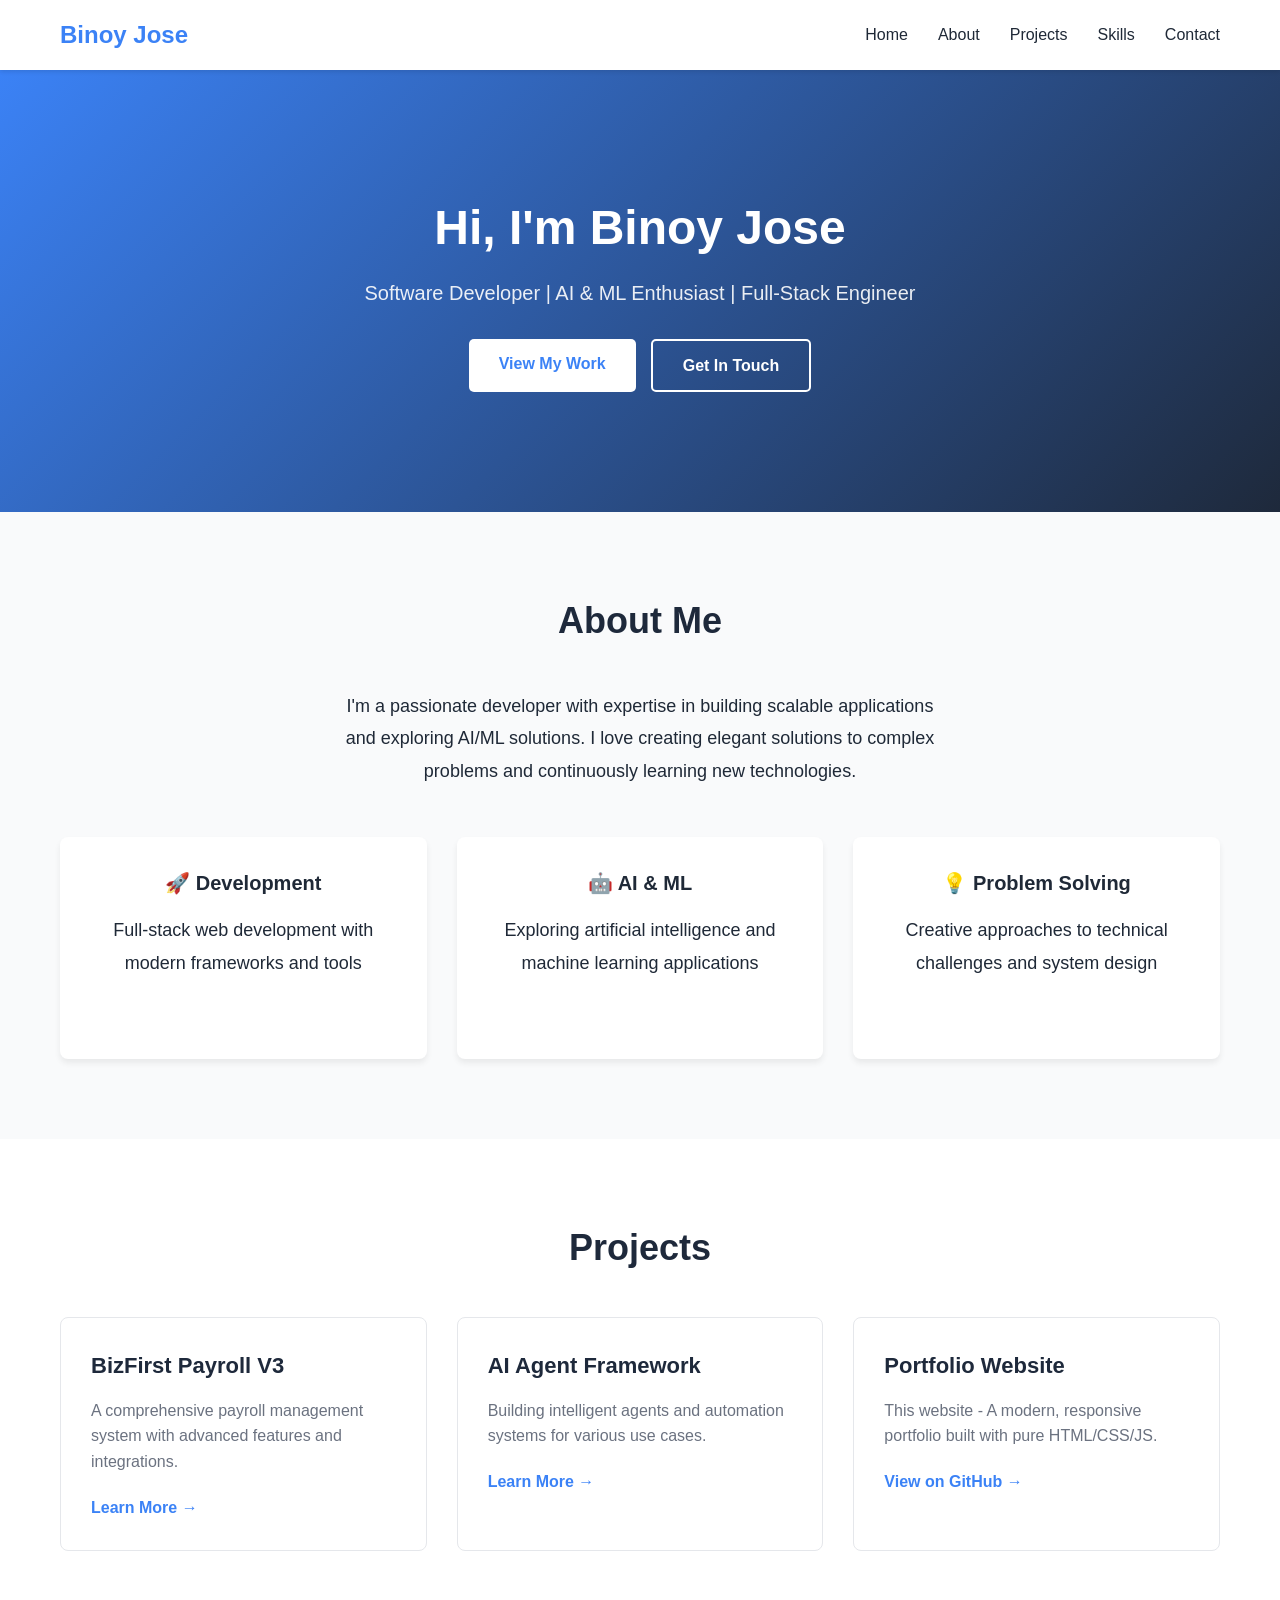
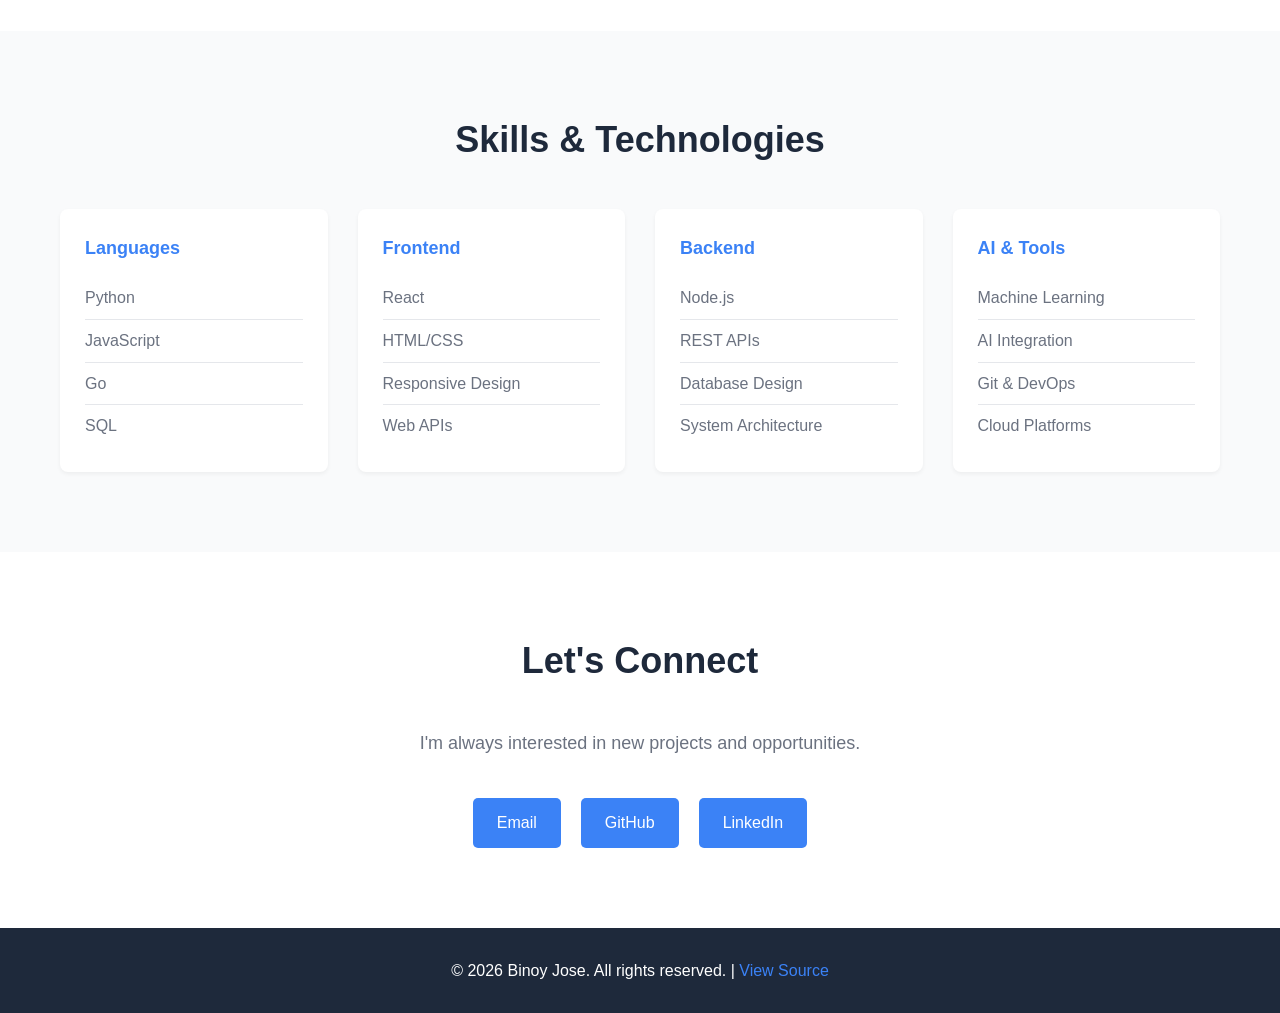
==== index.html @ 063cc71b "Add portfolio website with HTML, CSS, and JavaScript - Create professional portfolio homepage (index" ====
<!DOCTYPE html>
<html lang="en">
<head>
    <meta charset="UTF-8">
    <meta name="viewport" content="width=device-width, initial-scale=1.0">
    <meta name="description" content="Binoy Jose - Software Developer & AI Enthusiast">
    <title>Binoy Jose - Developer Portfolio</title>
    <link rel="stylesheet" href="styles.css">
</head>
<body>
    <nav class="navbar">
        <div class="container">
            <div class="logo">Binoy Jose</div>
            <ul class="nav-links">
                <li><a href="#home">Home</a></li>
                <li><a href="#about">About</a></li>
                <li><a href="#projects">Projects</a></li>
                <li><a href="#skills">Skills</a></li>
                <li><a href="#contact">Contact</a></li>
            </ul>
        </div>
    </nav>

    <section id="home" class="hero">
        <div class="container">
            <div class="hero-content">
                <h1>Hi, I'm Binoy Jose</h1>
                <p class="subtitle">Software Developer | AI & ML Enthusiast | Full-Stack Engineer</p>
                <div class="cta-buttons">
                    <a href="#projects" class="btn btn-primary">View My Work</a>
                    <a href="#contact" class="btn btn-secondary">Get In Touch</a>
                </div>
            </div>
        </div>
    </section>

    <section id="about" class="about">
        <div class="container">
            <h2>About Me</h2>
            <p>I'm a passionate developer with expertise in building scalable applications and exploring AI/ML solutions. I love creating elegant solutions to complex problems and continuously learning new technologies.</p>
            <div class="about-grid">
                <div class="about-card">
                    <h3>🚀 Development</h3>
                    <p>Full-stack web development with modern frameworks and tools</p>
                </div>
                <div class="about-card">
                    <h3>🤖 AI & ML</h3>
                    <p>Exploring artificial intelligence and machine learning applications</p>
                </div>
                <div class="about-card">
                    <h3>💡 Problem Solving</h3>
                    <p>Creative approaches to technical challenges and system design</p>
                </div>
            </div>
        </div>
    </section>

    <section id="projects" class="projects">
        <div class="container">
            <h2>Projects</h2>
            <div class="projects-grid">
                <div class="project-card">
                    <h3>BizFirst Payroll V3</h3>
                    <p>A comprehensive payroll management system with advanced features and integrations.</p>
                    <a href="#" class="project-link">Learn More →</a>
                </div>
                <div class="project-card">
                    <h3>AI Agent Framework</h3>
                    <p>Building intelligent agents and automation systems for various use cases.</p>
                    <a href="#" class="project-link">Learn More →</a>
                </div>
                <div class="project-card">
                    <h3>Portfolio Website</h3>
                    <p>This website - A modern, responsive portfolio built with pure HTML/CSS/JS.</p>
                    <a href="https://github.com/binoyjoseofficial/BinoyJose" class="project-link">View on GitHub →</a>
                </div>
            </div>
        </div>
    </section>

    <section id="skills" class="skills">
        <div class="container">
            <h2>Skills & Technologies</h2>
            <div class="skills-grid">
                <div class="skill-category">
                    <h4>Languages</h4>
                    <ul>
                        <li>Python</li>
                        <li>JavaScript</li>
                        <li>Go</li>
                        <li>SQL</li>
                    </ul>
                </div>
                <div class="skill-category">
                    <h4>Frontend</h4>
                    <ul>
                        <li>React</li>
                        <li>HTML/CSS</li>
                        <li>Responsive Design</li>
                        <li>Web APIs</li>
                    </ul>
                </div>
                <div class="skill-category">
                    <h4>Backend</h4>
                    <ul>
                        <li>Node.js</li>
                        <li>REST APIs</li>
                        <li>Database Design</li>
                        <li>System Architecture</li>
                    </ul>
                </div>
                <div class="skill-category">
                    <h4>AI & Tools</h4>
                    <ul>
                        <li>Machine Learning</li>
                        <li>AI Integration</li>
                        <li>Git & DevOps</li>
                        <li>Cloud Platforms</li>
                    </ul>
                </div>
            </div>
        </div>
    </section>

    <section id="contact" class="contact">
        <div class="container">
            <h2>Let's Connect</h2>
            <p>I'm always interested in new projects and opportunities.</p>
            <div class="contact-links">
                <a href="mailto:binoyjosebizfirstai@gmail.com" class="contact-link">Email</a>
                <a href="https://github.com/binoyjoseofficial" class="contact-link">GitHub</a>
                <a href="https://linkedin.com" class="contact-link">LinkedIn</a>
            </div>
        </div>
    </section>

    <footer>
        <div class="container">
            <p>&copy; 2026 Binoy Jose. All rights reserved. | <a href="https://github.com/binoyjoseofficial/BinoyJose">View Source</a></p>
        </div>
    </footer>

    <script src="script.js"></script>
</body>
</html>
---- styles.css ----
:root {
    --primary-color: #3b82f6;
    --secondary-color: #1e293b;
    --accent-color: #f59e0b;
    --text-color: #1f2937;
    --light-bg: #f9fafb;
    --border-color: #e5e7eb;
}

* {
    margin: 0;
    padding: 0;
    box-sizing: border-box;
}

html {
    scroll-behavior: smooth;
}

body {
    font-family: -apple-system, BlinkMacSystemFont, 'Segoe UI', Roboto, 'Helvetica Neue', Arial, sans-serif;
    color: var(--text-color);
    line-height: 1.6;
}

.container {
    max-width: 1200px;
    margin: 0 auto;
    padding: 0 20px;
}

/* Navigation */
.navbar {
    background: white;
    box-shadow: 0 2px 4px rgba(0,0,0,0.1);
    position: sticky;
    top: 0;
    z-index: 100;
}

.navbar .container {
    display: flex;
    justify-content: space-between;
    align-items: center;
    height: 70px;
}

.logo {
    font-size: 24px;
    font-weight: 700;
    color: var(--primary-color);
}

.nav-links {
    display: flex;
    list-style: none;
    gap: 30px;
}

.nav-links a {
    text-decoration: none;
    color: var(--text-color);
    font-weight: 500;
    transition: color 0.3s ease;
}

.nav-links a:hover {
    color: var(--primary-color);
}

/* Hero Section */
.hero {
    background: linear-gradient(135deg, var(--primary-color), var(--secondary-color));
    color: white;
    padding: 120px 0;
    text-align: center;
}

.hero-content h1 {
    font-size: 48px;
    margin-bottom: 10px;
    animation: slideInUp 0.8s ease;
}

.subtitle {
    font-size: 20px;
    margin-bottom: 30px;
    opacity: 0.9;
}

.cta-buttons {
    display: flex;
    gap: 15px;
    justify-content: center;
    flex-wrap: wrap;
}

.btn {
    padding: 12px 30px;
    border-radius: 5px;
    text-decoration: none;
    font-weight: 600;
    transition: all 0.3s ease;
    border: none;
    cursor: pointer;
    font-size: 16px;
}

.btn-primary {
    background: white;
    color: var(--primary-color);
}

.btn-primary:hover {
    transform: translateY(-2px);
    box-shadow: 0 10px 20px rgba(0,0,0,0.2);
}

.btn-secondary {
    background: transparent;
    color: white;
    border: 2px solid white;
}

.btn-secondary:hover {
    background: white;
    color: var(--primary-color);
}

/* About Section */
.about {
    padding: 80px 0;
    background: var(--light-bg);
}

.about h2,
.projects h2,
.skills h2,
.contact h2 {
    font-size: 36px;
    margin-bottom: 40px;
    text-align: center;
    color: var(--secondary-color);
}

.about p {
    font-size: 18px;
    text-align: center;
    max-width: 600px;
    margin: 0 auto 50px;
    line-height: 1.8;
}

.about-grid {
    display: grid;
    grid-template-columns: repeat(auto-fit, minmax(250px, 1fr));
    gap: 30px;
}

.about-card {
    background: white;
    padding: 30px;
    border-radius: 8px;
    text-align: center;
    box-shadow: 0 4px 6px rgba(0,0,0,0.07);
    transition: transform 0.3s ease;
}

.about-card:hover {
    transform: translateY(-5px);
}

.about-card h3 {
    font-size: 20px;
    margin-bottom: 15px;
}

/* Projects Section */
.projects {
    padding: 80px 0;
}

.projects-grid {
    display: grid;
    grid-template-columns: repeat(auto-fit, minmax(300px, 1fr));
    gap: 30px;
}

.project-card {
    background: white;
    border: 1px solid var(--border-color);
    border-radius: 8px;
    padding: 30px;
    transition: all 0.3s ease;
}

.project-card:hover {
    box-shadow: 0 10px 25px rgba(0,0,0,0.1);
    border-color: var(--primary-color);
}

.project-card h3 {
    font-size: 22px;
    margin-bottom: 15px;
    color: var(--secondary-color);
}

.project-card p {
    color: #6b7280;
    margin-bottom: 20px;
    line-height: 1.6;
}

.project-link {
    color: var(--primary-color);
    text-decoration: none;
    font-weight: 600;
    transition: color 0.3s ease;
}

.project-link:hover {
    color: var(--accent-color);
}

/* Skills Section */
.skills {
    padding: 80px 0;
    background: var(--light-bg);
}

.skills-grid {
    display: grid;
    grid-template-columns: repeat(auto-fit, minmax(200px, 1fr));
    gap: 30px;
}

.skill-category {
    background: white;
    padding: 25px;
    border-radius: 8px;
    box-shadow: 0 2px 4px rgba(0,0,0,0.05);
}

.skill-category h4 {
    color: var(--primary-color);
    margin-bottom: 15px;
    font-size: 18px;
}

.skill-category ul {
    list-style: none;
}

.skill-category li {
    padding: 8px 0;
    color: #6b7280;
    border-bottom: 1px solid var(--border-color);
}

.skill-category li:last-child {
    border-bottom: none;
}

/* Contact Section */
.contact {
    padding: 80px 0;
    text-align: center;
}

.contact p {
    font-size: 18px;
    color: #6b7280;
    margin-bottom: 40px;
}

.contact-links {
    display: flex;
    gap: 20px;
    justify-content: center;
    flex-wrap: wrap;
}

.contact-link {
    padding: 12px 24px;
    background: var(--primary-color);
    color: white;
    text-decoration: none;
    border-radius: 5px;
    transition: all 0.3s ease;
}

.contact-link:hover {
    background: var(--secondary-color);
    transform: translateY(-2px);
}

/* Footer */
footer {
    background: var(--secondary-color);
    color: white;
    padding: 30px 0;
    text-align: center;
}

footer a {
    color: var(--primary-color);
    text-decoration: none;
}

footer a:hover {
    text-decoration: underline;
}

/* Animations */
@keyframes slideInUp {
    from {
        opacity: 0;
        transform: translateY(30px);
    }
    to {
        opacity: 1;
        transform: translateY(0);
    }
}

/* Responsive Design */
@media (max-width: 768px) {
    .nav-links {
        gap: 15px;
        font-size: 14px;
    }

    .hero-content h1 {
        font-size: 36px;
    }

    .subtitle {
        font-size: 16px;
    }

    .cta-buttons {
        flex-direction: column;
        align-items: center;
    }

    .about h2,
    .projects h2,
    .skills h2,
    .contact h2 {
        font-size: 28px;
    }

    .contact-links {
        flex-direction: column;
    }

    .contact-link {
        width: 100%;
    }
}
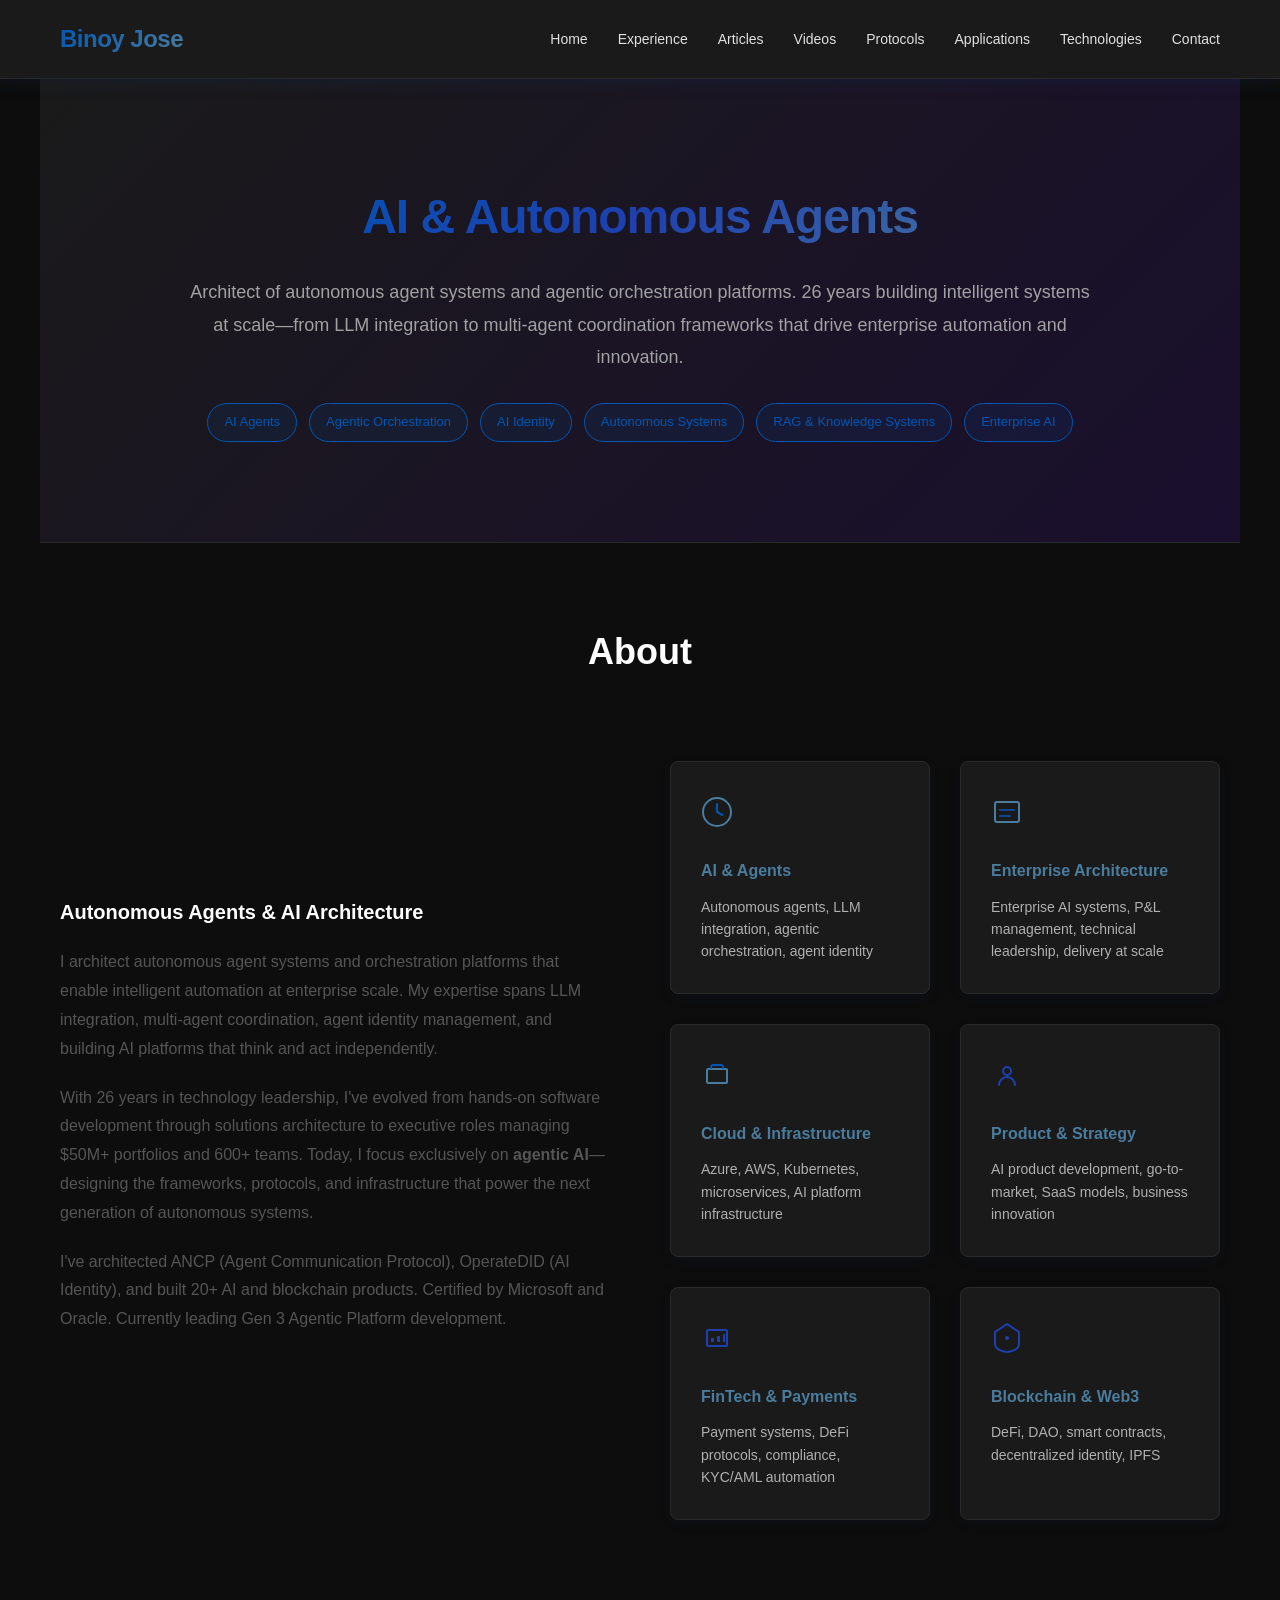
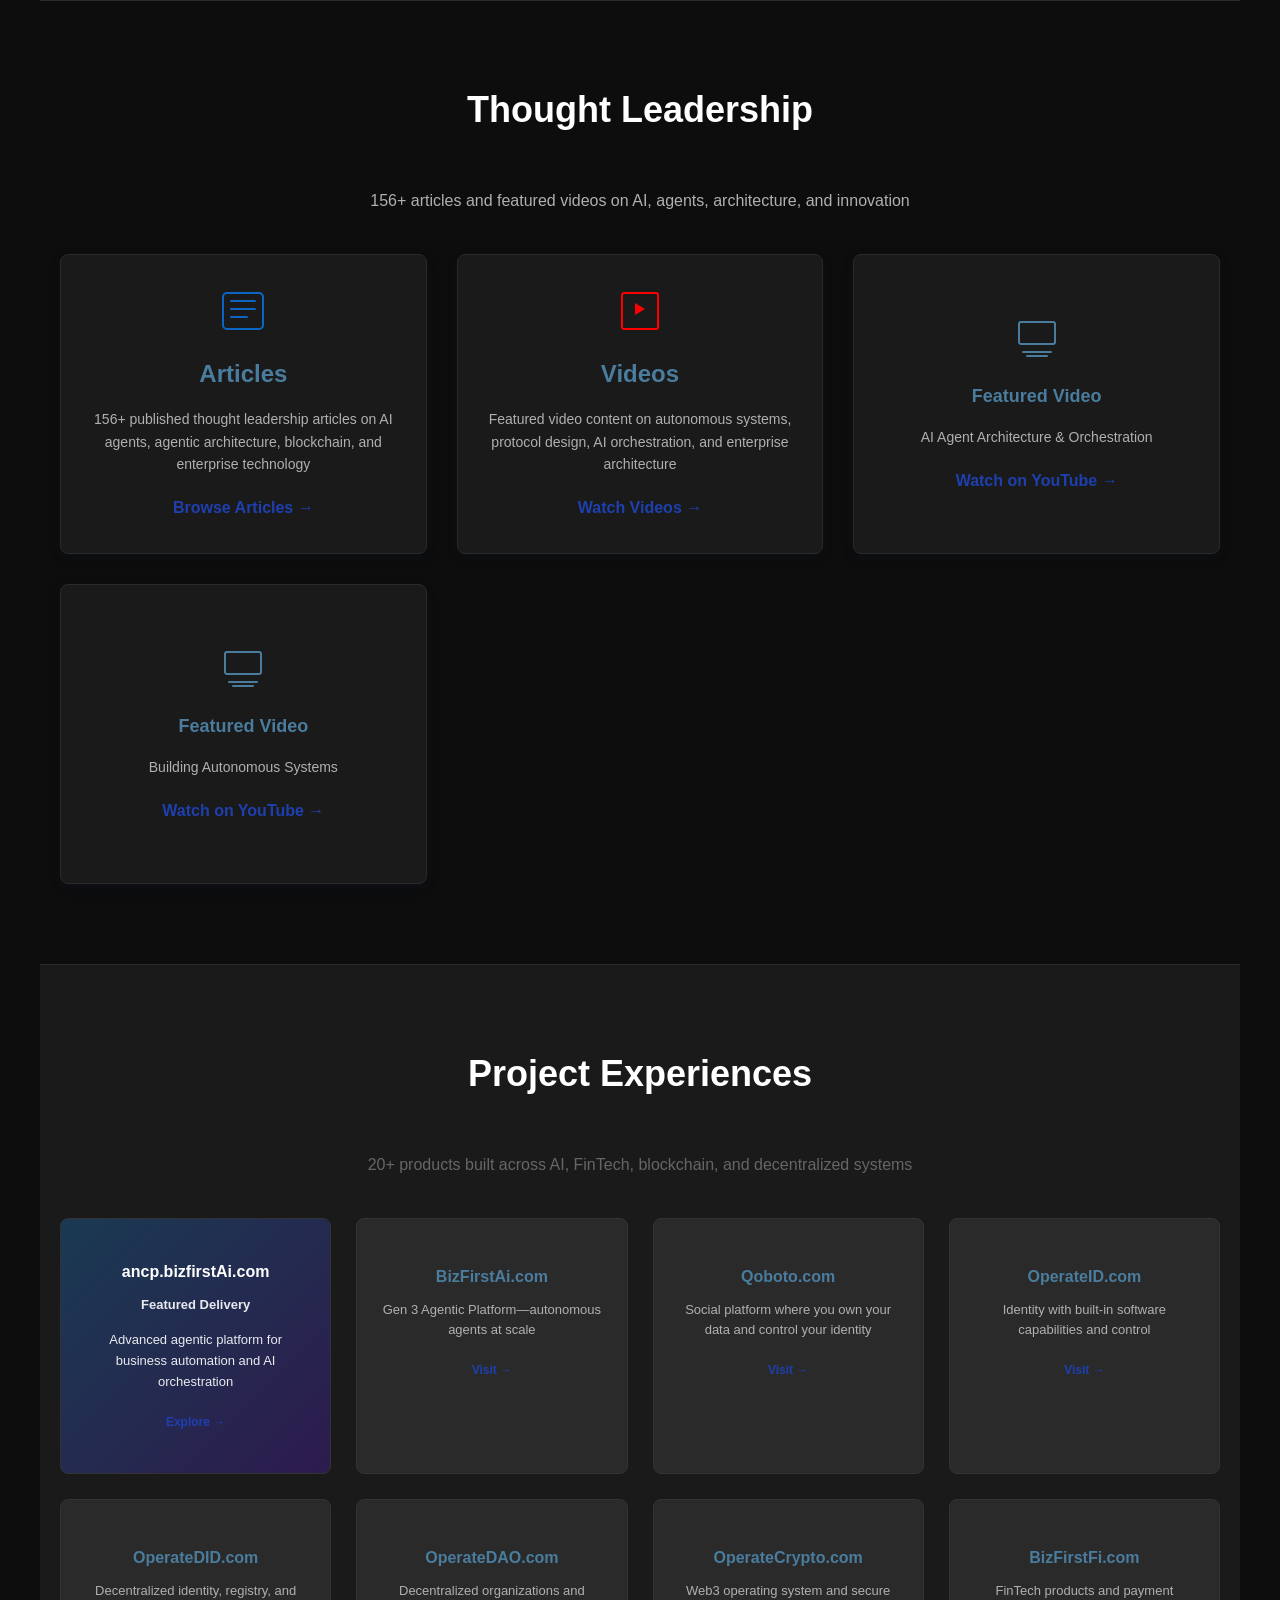
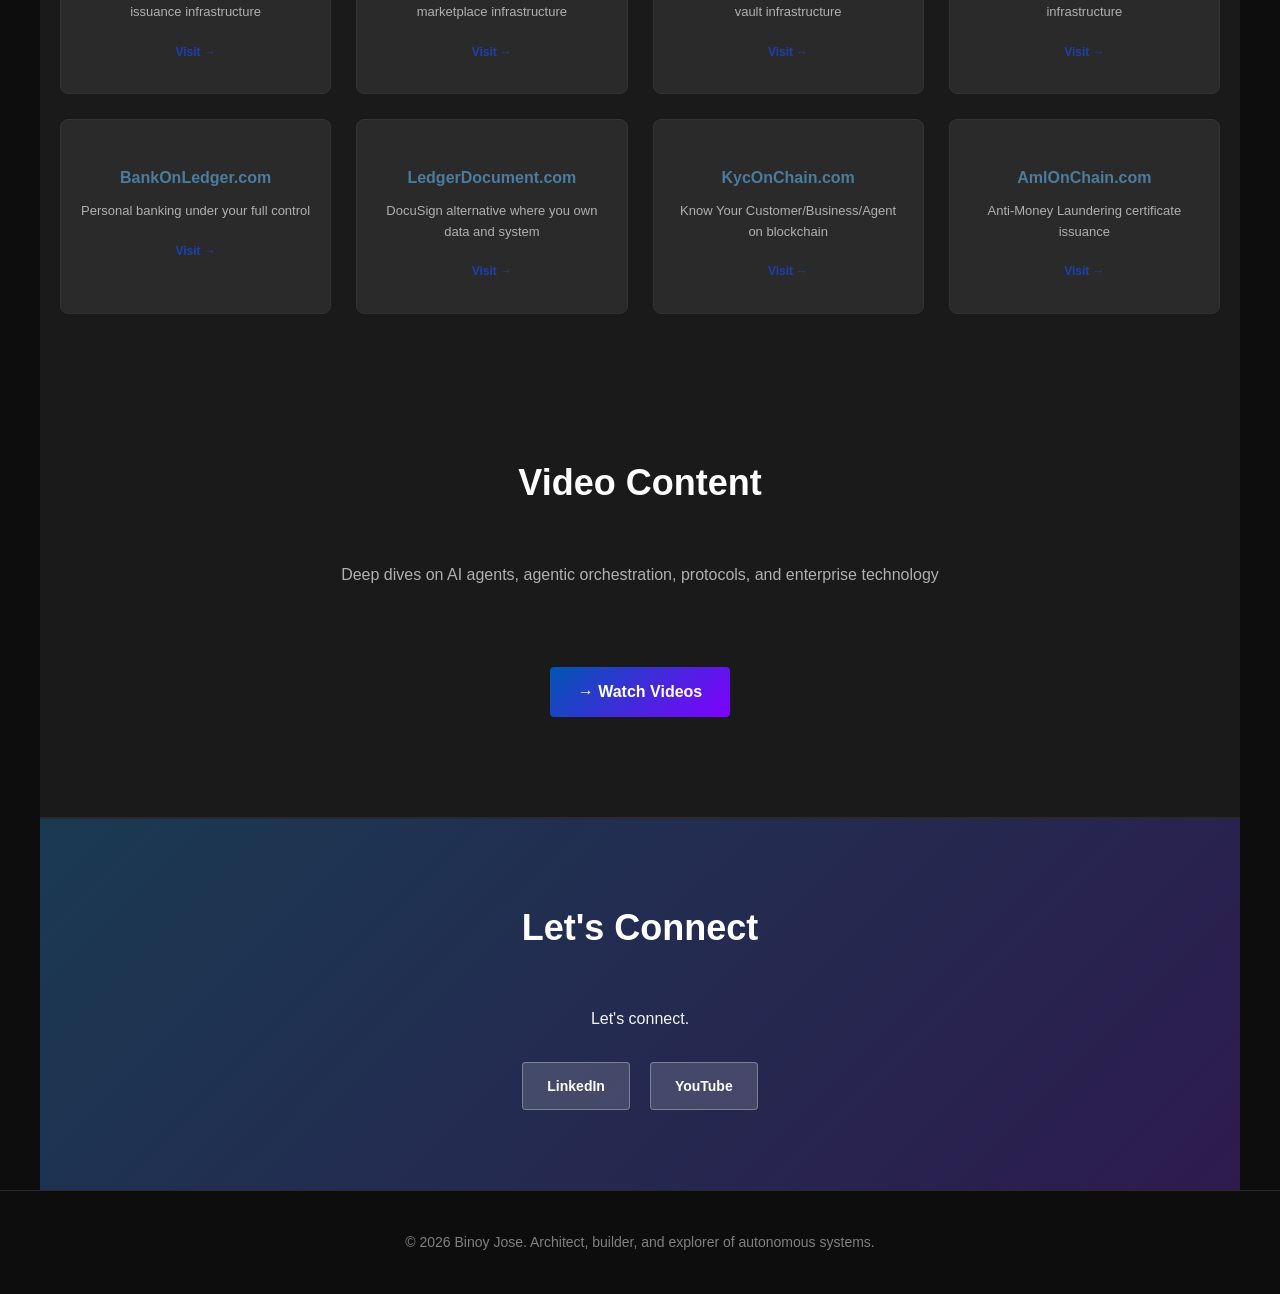
==== commit 29404a71: "Fix: Rename Index.html to index.html for GitHub Pages" ====
--- a/index.html
+++ b/index.html
@@ -3,143 +3,729 @@
 <head>
     <meta charset="UTF-8">
     <meta name="viewport" content="width=device-width, initial-scale=1.0">
-    <meta name="description" content="Binoy Jose - Software Developer & AI Enthusiast">
-    <title>Binoy Jose - Developer Portfolio</title>
-    <link rel="stylesheet" href="styles.css">
+    <title>Binoy Jose - AI Agents & Autonomous Systems</title>
+    <style>
+        * {
+            margin: 0;
+            padding: 0;
+            box-sizing: border-box;
+        }
+
+        body {
+            font-family: -apple-system, BlinkMacSystemFont, 'Segoe UI', Roboto, 'Helvetica Neue', Arial, sans-serif;
+            line-height: 1.6;
+            color: #e0e0e0;
+            background: #0d0d0d;
+        }
+
+        header {
+            background: #1a1a1a;
+            color: white;
+            padding: 20px 0;
+            position: sticky;
+            top: 0;
+            z-index: 1000;
+            box-shadow: 0 2px 20px rgba(0, 86, 179, 0.1);
+            border-bottom: 1px solid #2a2a2a;
+        }
+
+        nav {
+            max-width: 1200px;
+            margin: 0 auto;
+            padding: 0 20px;
+            display: flex;
+            justify-content: space-between;
+            align-items: center;
+        }
+
+        .logo {
+            font-size: 24px;
+            font-weight: 700;
+            letter-spacing: -0.5px;
+            background: linear-gradient(135deg, #0056b3, #4a7c9e);
+            -webkit-background-clip: text;
+            -webkit-text-fill-color: transparent;
+            background-clip: text;
+        }
+
+        nav ul {
+            display: flex;
+            list-style: none;
+            gap: 30px;
+        }
+
+        nav a {
+            color: #e0e0e0;
+            text-decoration: none;
+            font-size: 14px;
+            font-weight: 500;
+            transition: all 0.3s;
+        }
+
+        nav a:hover {
+            color: #4a7c9e;
+        }
+
+        .hero {
+            background: linear-gradient(135deg, #1a1a1a 0%, #1a0f2e 100%);
+            color: white;
+            padding: 100px 20px;
+            text-align: center;
+            border-bottom: 1px solid #2a2a2a;
+        }
+
+        .hero-content {
+            max-width: 900px;
+            margin: 0 auto;
+        }
+
+        .hero h1 {
+            font-size: 48px;
+            margin-bottom: 20px;
+            font-weight: 700;
+            letter-spacing: -1px;
+            background: linear-gradient(135deg, #0056b3, #1e40af, #4a7c9e);
+            -webkit-background-clip: text;
+            -webkit-text-fill-color: transparent;
+            background-clip: text;
+        }
+
+        .hero p {
+            font-size: 18px;
+            margin-bottom: 30px;
+            opacity: 0.9;
+            line-height: 1.8;
+            color: #b0b0b0;
+        }
+
+        .hero-tags {
+            display: flex;
+            flex-wrap: wrap;
+            justify-content: center;
+            gap: 12px;
+            margin-top: 30px;
+        }
+
+        .tag {
+            background: rgba(0, 86, 179, 0.1);
+            padding: 8px 16px;
+            border-radius: 20px;
+            font-size: 13px;
+            border: 1px solid #0056b3;
+            color: #0056b3;
+        }
+
+        section {
+            max-width: 1200px;
+            margin: 0 auto;
+            padding: 80px 20px;
+        }
+
+        section h2 {
+            font-size: 36px;
+            margin-bottom: 50px;
+            text-align: center;
+            color: white;
+            font-weight: 700;
+        }
+
+        .about-content {
+            display: grid;
+            grid-template-columns: 1fr 1fr;
+            gap: 60px;
+            align-items: center;
+        }
+
+        .about-text h3 {
+            font-size: 20px;
+            margin-bottom: 20px;
+            color: #ffffff;
+            font-weight: 700;
+        }
+
+        .about-text p {
+            margin-bottom: 20px;
+            color: #555;
+            line-height: 1.8;
+        }
+
+        .expertise-grid {
+            display: grid;
+            grid-template-columns: repeat(auto-fit, minmax(250px, 1fr));
+            gap: 30px;
+            margin-top: 30px;
+        }
+
+        .expertise-item {
+            background: #1a1a1a;
+            padding: 30px;
+            border-radius: 8px;
+            box-shadow: 0 4px 16px rgba(0, 86, 179, 0.05);
+            border: 1px solid #2a2a2a;
+            transition: all 0.3s;
+        }
+
+        .expertise-item:hover {
+            transform: translateY(-5px);
+            box-shadow: 0 8px 24px rgba(0, 86, 179, 0.15);
+            border-color: #0056b3;
+        }
+
+        .icon-wrapper {
+            font-size: 32px;
+            margin-bottom: 15px;
+        }
+
+        .expertise-item h4 {
+            margin-bottom: 12px;
+            color: #4a7c9e;
+            font-size: 16px;
+            font-weight: 700;
+        }
+
+        .expertise-item p {
+            font-size: 14px;
+            color: #b0b0b0;
+            line-height: 1.6;
+        }
+
+        .youtube-section {
+            background: #1a1a1a;
+            padding: 60px 20px;
+            border-bottom: 1px solid #2a2a2a;
+        }
+
+        .youtube-container {
+            max-width: 1200px;
+            margin: 0 auto;
+        }
+
+        .youtube-grid {
+            display: grid;
+            grid-template-columns: repeat(auto-fit, minmax(300px, 1fr));
+            gap: 30px;
+            margin-top: 40px;
+        }
+
+        .youtube-embed {
+            aspect-ratio: 16 / 9;
+            border-radius: 8px;
+            overflow: hidden;
+            box-shadow: 0 4px 12px rgba(0,0,0,0.1);
+        }
+
+        .youtube-embed iframe {
+            width: 100%;
+            height: 100%;
+            border: none;
+        }
+
+        .channel-link {
+            display: inline-block;
+            margin-top: 40px;
+            background: linear-gradient(135deg, #0056b3, #8000ff);
+            color: white;
+            padding: 12px 28px;
+            border-radius: 4px;
+            text-decoration: none;
+            font-weight: 600;
+            transition: all 0.3s;
+        }
+
+        .channel-link:hover {
+            transform: translateY(-2px);
+            box-shadow: 0 8px 16px rgba(0, 86, 179, 0.3);
+        }
+
+        .articles-section {
+            background: #0d0d0d;
+            border-top: 1px solid #2a2a2a;
+        }
+
+        .articles-grid {
+            display: grid;
+            grid-template-columns: repeat(auto-fit, minmax(280px, 1fr));
+            gap: 30px;
+            margin-top: 40px;
+        }
+
+        .article-card {
+            background: #1a1a1a;
+            border-radius: 8px;
+            padding: 25px;
+            box-shadow: 0 4px 16px rgba(0, 86, 179, 0.05);
+            border: 1px solid #2a2a2a;
+            transition: all 0.3s;
+        }
+
+        .article-card:hover {
+            transform: translateY(-5px);
+            box-shadow: 0 8px 24px rgba(0, 86, 179, 0.15);
+            border-color: #0056b3;
+        }
+
+        .article-card h4 {
+            margin-bottom: 12px;
+            color: #4a7c9e;
+            font-weight: 700;
+        }
+
+        .article-card p {
+            font-size: 14px;
+            color: #b0b0b0;
+            margin-bottom: 20px;
+        }
+
+        .article-link {
+            color: #1e40af;
+            text-decoration: none;
+            font-weight: 600;
+            transition: all 0.3s;
+        }
+
+        .article-link:hover {
+            color: #0056b3;
+        }
+
+        .products-section {
+            background: #1a1a1a;
+            border-top: 1px solid #2a2a2a;
+        }
+
+        .products-grid {
+            display: grid;
+            grid-template-columns: repeat(auto-fit, minmax(250px, 1fr));
+            gap: 25px;
+            margin-top: 40px;
+        }
+
+        .product-card {
+            background: #2a2a2a;
+            padding: 30px 20px;
+            border-radius: 8px;
+            text-align: center;
+            border: 1px solid #333;
+            transition: all 0.3s;
+        }
+
+        .product-card:hover {
+            transform: translateY(-3px);
+            box-shadow: 0 8px 24px rgba(0, 86, 179, 0.1);
+            border-color: #0056b3;
+        }
+
+        .product-card h4 {
+            margin: 15px 0 10px 0;
+            color: #4a7c9e;
+            font-size: 16px;
+            font-weight: 700;
+        }
+
+        .product-card p {
+            font-size: 13px;
+            color: #b0b0b0;
+            margin-bottom: 15px;
+        }
+
+        .product-link {
+            display: inline-block;
+            color: #1e40af;
+            text-decoration: none;
+            font-size: 12px;
+            font-weight: 600;
+            transition: all 0.3s;
+        }
+
+        .product-link:hover {
+            color: #0056b3;
+        }
+
+        .featured-product {
+            background: linear-gradient(135deg, #1a3a52, #2d1b4e);
+            color: white;
+            grid-column: span 1;
+            padding: 40px 30px;
+        }
+
+        .featured-product h4 {
+            color: white;
+            margin-top: 0;
+        }
+
+        .featured-product p {
+            color: rgba(255,255,255,0.9);
+        }
+
+        .featured-product .product-link {
+            color: #1e40af;
+        }
+
+        .contact-section {
+            background: linear-gradient(135deg, #1a3a52 0%, #2d1b4e 100%);
+            color: white;
+            text-align: center;
+            border-top: 1px solid #2a2a2a;
+        }
+
+        .contact-section h2 {
+            color: white;
+        }
+
+        .contact-content {
+            max-width: 600px;
+            margin: 0 auto;
+        }
+
+        .contact-content p {
+            font-size: 16px;
+            margin-bottom: 30px;
+            opacity: 0.95;
+        }
+
+        .social-links {
+            display: flex;
+            justify-content: center;
+            gap: 20px;
+            margin-top: 30px;
+            flex-wrap: wrap;
+        }
+
+        .social-link {
+            display: inline-block;
+            background: rgba(255,255,255,0.15);
+            padding: 12px 24px;
+            border-radius: 4px;
+            color: white;
+            text-decoration: none;
+            font-size: 14px;
+            font-weight: 600;
+            transition: all 0.3s;
+            border: 1px solid rgba(255,255,255,0.3);
+        }
+
+        .social-link:hover {
+            background: rgba(255,255,255,0.25);
+            transform: translateY(-2px);
+        }
+
+        footer {
+            background: #0d0d0d;
+            color: #808080;
+            text-align: center;
+            padding: 40px 20px;
+            font-size: 14px;
+            border-top: 1px solid #2a2a2a;
+        }
+
+        footer a {
+            color: #4a7c9e;
+            text-decoration: none;
+            transition: color 0.3s;
+        }
+
+        footer a:hover {
+            color: #0056b3;
+        }
+
+        @media (max-width: 768px) {
+            nav ul {
+                gap: 15px;
+            }
+
+            .hero h1 {
+                font-size: 32px;
+            }
+
+            .hero p {
+                font-size: 16px;
+            }
+
+            .about-content {
+                grid-template-columns: 1fr;
+                gap: 40px;
+            }
+
+            section {
+                padding: 60px 20px;
+            }
+
+            section h2 {
+                font-size: 28px;
+            }
+        }
+    </style>
 </head>
 <body>
-    <nav class="navbar">
-        <div class="container">
+    <!-- Navigation -->
+    <header>
+        <nav>
             <div class="logo">Binoy Jose</div>
-            <ul class="nav-links">
-                <li><a href="#home">Home</a></li>
-                <li><a href="#about">About</a></li>
-                <li><a href="#projects">Projects</a></li>
-                <li><a href="#skills">Skills</a></li>
+            <ul>
+                <li><a href="index.html">Home</a></li>
+                <li><a href="experience.html">Experience</a></li>
+                <li><a href="linkedin-articles.html">Articles</a></li>
+                <li><a href="youtube-articles.html">Videos</a></li>
+                <li><a href="protocols.html">Protocols</a></li>
+                <li><a href="applications.html">Applications</a></li>
+                <li><a href="tools.html">Technologies</a></li>
                 <li><a href="#contact">Contact</a></li>
             </ul>
-        </div>
-    </nav>
-
-    <section id="home" class="hero">
-        <div class="container">
-            <div class="hero-content">
-                <h1>Hi, I'm Binoy Jose</h1>
-                <p class="subtitle">Software Developer | AI & ML Enthusiast | Full-Stack Engineer</p>
-                <div class="cta-buttons">
-                    <a href="#projects" class="btn btn-primary">View My Work</a>
-                    <a href="#contact" class="btn btn-secondary">Get In Touch</a>
-                </div>
+        </nav>
+    </header>
+
+    <!-- Hero Section -->
+    <section class="hero">
+        <div class="hero-content">
+            <h1>AI & Autonomous Agents</h1>
+            <p>Architect of autonomous agent systems and agentic orchestration platforms. 26 years building intelligent systems at scale—from LLM integration to multi-agent coordination frameworks that drive enterprise automation and innovation.</p>
+            <div class="hero-tags">
+                <span class="tag">AI Agents</span>
+                <span class="tag">Agentic Orchestration</span>
+                <span class="tag">AI Identity</span>
+                <span class="tag">Autonomous Systems</span>
+                <span class="tag">RAG & Knowledge Systems</span>
+                <span class="tag">Enterprise AI</span>
             </div>
         </div>
     </section>
 
-    <section id="about" class="about">
-        <div class="container">
-            <h2>About Me</h2>
-            <p>I'm a passionate developer with expertise in building scalable applications and exploring AI/ML solutions. I love creating elegant solutions to complex problems and continuously learning new technologies.</p>
-            <div class="about-grid">
-                <div class="about-card">
-                    <h3>🚀 Development</h3>
-                    <p>Full-stack web development with modern frameworks and tools</p>
+    <!-- About Section -->
+    <section id="about">
+        <h2>About</h2>
+        <div class="about-content">
+            <div class="about-text">
+                <h3>Autonomous Agents & AI Architecture</h3>
+                <p>I architect autonomous agent systems and orchestration platforms that enable intelligent automation at enterprise scale. My expertise spans LLM integration, multi-agent coordination, agent identity management, and building AI platforms that think and act independently.</p>
+                <p>With 26 years in technology leadership, I've evolved from hands-on software development through solutions architecture to executive roles managing $50M+ portfolios and 600+ teams. Today, I focus exclusively on <strong>agentic AI</strong>—designing the frameworks, protocols, and infrastructure that power the next generation of autonomous systems.</p>
+                <p>I've architected ANCP (Agent Communication Protocol), OperateDID (AI Identity), and built 20+ AI and blockchain products. Certified by Microsoft and Oracle. Currently leading Gen 3 Agentic Platform development.</p>
+            </div>
+            <div class="expertise-grid">
+                <div class="expertise-item">
+                    <div class="icon-wrapper">
+                        <svg width="32" height="32" viewBox="0 0 32 32" fill="none" xmlns="http://www.w3.org/2000/svg">
+                            <circle cx="16" cy="16" r="14" stroke="#4a7c9e" stroke-width="2"/>
+                            <path d="M16 8v8l5.5 3" stroke="#0056b3" stroke-width="2" stroke-linecap="round"/>
+                        </svg>
+                    </div>
+                    <h4>AI & Agents</h4>
+                    <p>Autonomous agents, LLM integration, agentic orchestration, agent identity</p>
                 </div>
-                <div class="about-card">
-                    <h3>🤖 AI & ML</h3>
-                    <p>Exploring artificial intelligence and machine learning applications</p>
+                <div class="expertise-item">
+                    <div class="icon-wrapper">
+                        <svg width="32" height="32" viewBox="0 0 32 32" fill="none" xmlns="http://www.w3.org/2000/svg">
+                            <rect x="4" y="6" width="24" height="20" rx="2" stroke="#4a7c9e" stroke-width="2"/>
+                            <line x1="8" y1="14" x2="24" y2="14" stroke="#0056b3" stroke-width="1.5"/>
+                            <line x1="8" y1="20" x2="20" y2="20" stroke="#0056b3" stroke-width="1.5"/>
+                        </svg>
+                    </div>
+                    <h4>Enterprise Architecture</h4>
+                    <p>Enterprise AI systems, P&L management, technical leadership, delivery at scale</p>
                 </div>
-                <div class="about-card">
-                    <h3>💡 Problem Solving</h3>
-                    <p>Creative approaches to technical challenges and system design</p>
+                <div class="expertise-item">
+                    <div class="icon-wrapper">
+                        <svg width="32" height="32" viewBox="0 0 32 32" fill="none" xmlns="http://www.w3.org/2000/svg">
+                            <rect x="6" y="10" width="20" height="14" rx="1" stroke="#4a7c9e" stroke-width="2"/>
+                            <path d="M10 10V8c0-1.1.9-2 2-2h8c1.1 0 2 .9 2 2v2" stroke="#0056b3" stroke-width="2"/>
+                        </svg>
+                    </div>
+                    <h4>Cloud & Infrastructure</h4>
+                    <p>Azure, AWS, Kubernetes, microservices, AI platform infrastructure</p>
+                </div>
+                <div class="expertise-item">
+                    <div class="icon-wrapper">
+                        <svg width="32" height="32" viewBox="0 0 32 32" fill="none" xmlns="http://www.w3.org/2000/svg">
+                            <circle cx="16" cy="12" r="4" stroke="#1e40af" stroke-width="2"/>
+                            <path d="M8 26c0-4.4 3.6-8 8-8s8 3.6 8 8" stroke="#1e40af" stroke-width="2" stroke-linecap="round"/>
+                        </svg>
+                    </div>
+                    <h4>Product & Strategy</h4>
+                    <p>AI product development, go-to-market, SaaS models, business innovation</p>
+                </div>
+                <div class="expertise-item">
+                    <div class="icon-wrapper">
+                        <svg width="32" height="32" viewBox="0 0 32 32" fill="none" xmlns="http://www.w3.org/2000/svg">
+                            <rect x="6" y="8" width="20" height="16" rx="1" stroke="#1e40af" stroke-width="2"/>
+                            <path d="M10 16h3v4h-3zM16 14h3v6h-3zM22 12h2v8h-2z" fill="#1e40af"/>
+                        </svg>
+                    </div>
+                    <h4>FinTech & Payments</h4>
+                    <p>Payment systems, DeFi protocols, compliance, KYC/AML automation</p>
+                </div>
+                <div class="expertise-item">
+                    <div class="icon-wrapper">
+                        <svg width="32" height="32" viewBox="0 0 32 32" fill="none" xmlns="http://www.w3.org/2000/svg">
+                            <path d="M16 2L4 10v12c0 7 12 8 12 8s12-1 12-8V10l-12-8z" stroke="#1e40af" stroke-width="2" fill="none"/>
+                            <circle cx="16" cy="16" r="2" fill="#1e40af"/>
+                        </svg>
+                    </div>
+                    <h4>Blockchain & Web3</h4>
+                    <p>DeFi, DAO, smart contracts, decentralized identity, IPFS</p>
                 </div>
             </div>
         </div>
     </section>
 
-    <section id="projects" class="projects">
-        <div class="container">
-            <h2>Projects</h2>
-            <div class="projects-grid">
-                <div class="project-card">
-                    <h3>BizFirst Payroll V3</h3>
-                    <p>A comprehensive payroll management system with advanced features and integrations.</p>
-                    <a href="#" class="project-link">Learn More →</a>
-                </div>
-                <div class="project-card">
-                    <h3>AI Agent Framework</h3>
-                    <p>Building intelligent agents and automation systems for various use cases.</p>
-                    <a href="#" class="project-link">Learn More →</a>
-                </div>
-                <div class="project-card">
-                    <h3>Portfolio Website</h3>
-                    <p>This website - A modern, responsive portfolio built with pure HTML/CSS/JS.</p>
-                    <a href="https://github.com/binoyjoseofficial/BinoyJose" class="project-link">View on GitHub →</a>
-                </div>
+    <!-- Thought Leadership Section -->
+    <section id="content" class="articles-section">
+        <h2>Thought Leadership</h2>
+        <p style="text-align: center; color: #b0b0b0; margin-bottom: 40px; font-size: 16px;">156+ articles and featured videos on AI, agents, architecture, and innovation</p>
+
+        <div class="articles-grid">
+            <!-- Box 1: Articles Navigation -->
+            <div class="article-card" style="display: flex; flex-direction: column; justify-content: center; align-items: center; text-align: center; min-height: 300px; cursor: pointer;" onclick="location.href='linkedin-articles.html';">
+                <svg width="48" height="48" viewBox="0 0 48 48" fill="none" xmlns="http://www.w3.org/2000/svg" style="margin-bottom: 20px; color: #0a66c2;">
+                    <path d="M8 6H40C42.2091 6 44 7.79086 44 10V38C44 40.2091 42.2091 42 40 42H8C5.79086 42 4 40.2091 4 38V10C4 7.79086 5.79086 6 8 6Z" stroke="currentColor" stroke-width="2" stroke-linecap="round" stroke-linejoin="round"/>
+                    <path d="M12 14H36M12 22H36M12 30H28" stroke="currentColor" stroke-width="2" stroke-linecap="round" stroke-linejoin="round"/>
+                </svg>
+                <h4 style="font-size: 24px; margin-bottom: 15px;">Articles</h4>
+                <p style="margin-bottom: 20px; text-align: center;">156+ published thought leadership articles on AI agents, agentic architecture, blockchain, and enterprise technology</p>
+                <a href="linkedin-articles.html" class="article-link">Browse Articles →</a>
+            </div>
+
+            <!-- Box 2: Videos Navigation -->
+            <div class="article-card" style="display: flex; flex-direction: column; justify-content: center; align-items: center; text-align: center; min-height: 300px; cursor: pointer;" onclick="location.href='youtube-articles.html';">
+                <svg width="48" height="48" viewBox="0 0 48 48" fill="none" xmlns="http://www.w3.org/2000/svg" style="margin-bottom: 20px; color: #ff0000;">
+                    <path d="M6 8C6 6.89543 6.89543 6 8 6H40C41.1046 6 42 6.89543 42 8V40C42 41.1046 41.1046 42 40 42H8C6.89543 42 6 41.1046 6 40V8Z" stroke="currentColor" stroke-width="2" stroke-linecap="round" stroke-linejoin="round"/>
+                    <path d="M19 28L29 22L19 16V28Z" fill="currentColor"/>
+                </svg>
+                <h4 style="font-size: 24px; margin-bottom: 15px;">Videos</h4>
+                <p style="margin-bottom: 20px;">Featured video content on autonomous systems, protocol design, AI orchestration, and enterprise architecture</p>
+                <a href="youtube-articles.html" class="article-link">Watch Videos →</a>
+            </div>
+
+            <!-- Box 3: Featured Video 1 -->
+            <div class="article-card" style="display: flex; flex-direction: column; justify-content: center; align-items: center; text-align: center; min-height: 300px;">
+                <svg width="48" height="48" viewBox="0 0 48 48" fill="none" xmlns="http://www.w3.org/2000/svg" style="margin-bottom: 20px; color: #4a7c9e;">
+                    <path d="M6 10C6 8.89543 6.89543 8 8 8H40C41.1046 8 42 8.89543 42 10V28C42 29.1046 41.1046 30 40 30H8C6.89543 30 6 29.1046 6 28V10Z" stroke="currentColor" stroke-width="2" stroke-linecap="round" stroke-linejoin="round"/>
+                    <path d="M10 38H38" stroke="currentColor" stroke-width="2" stroke-linecap="round" stroke-linejoin="round"/>
+                    <path d="M14 42H34" stroke="currentColor" stroke-width="2" stroke-linecap="round" stroke-linejoin="round"/>
+                </svg>
+                <h4 style="font-size: 18px; margin-bottom: 15px;">Featured Video</h4>
+                <p style="margin-bottom: 20px; color: #b0b0b0;">AI Agent Architecture & Orchestration</p>
+                <a href="https://www.youtube.com/watch?v=HE9svlFlG0M" target="_blank" class="article-link">Watch on YouTube →</a>
+            </div>
+
+            <!-- Box 4: Featured Video 2 -->
+            <div class="article-card" style="display: flex; flex-direction: column; justify-content: center; align-items: center; text-align: center; min-height: 300px;">
+                <svg width="48" height="48" viewBox="0 0 48 48" fill="none" xmlns="http://www.w3.org/2000/svg" style="margin-bottom: 20px; color: #4a7c9e;">
+                    <path d="M6 10C6 8.89543 6.89543 8 8 8H40C41.1046 8 42 8.89543 42 10V28C42 29.1046 41.1046 30 40 30H8C6.89543 30 6 29.1046 6 28V10Z" stroke="currentColor" stroke-width="2" stroke-linecap="round" stroke-linejoin="round"/>
+                    <path d="M10 38H38" stroke="currentColor" stroke-width="2" stroke-linecap="round" stroke-linejoin="round"/>
+                    <path d="M14 42H34" stroke="currentColor" stroke-width="2" stroke-linecap="round" stroke-linejoin="round"/>
+                </svg>
+                <h4 style="font-size: 18px; margin-bottom: 15px;">Featured Video</h4>
+                <p style="margin-bottom: 20px; color: #b0b0b0;">Building Autonomous Systems</p>
+                <a href="https://www.youtube.com/watch?v=6wqXIzmwPnc" target="_blank" class="article-link">Watch on YouTube →</a>
             </div>
         </div>
     </section>
 
-    <section id="skills" class="skills">
-        <div class="container">
-            <h2>Skills & Technologies</h2>
-            <div class="skills-grid">
-                <div class="skill-category">
-                    <h4>Languages</h4>
-                    <ul>
-                        <li>Python</li>
-                        <li>JavaScript</li>
-                        <li>Go</li>
-                        <li>SQL</li>
-                    </ul>
-                </div>
-                <div class="skill-category">
-                    <h4>Frontend</h4>
-                    <ul>
-                        <li>React</li>
-                        <li>HTML/CSS</li>
-                        <li>Responsive Design</li>
-                        <li>Web APIs</li>
-                    </ul>
-                </div>
-                <div class="skill-category">
-                    <h4>Backend</h4>
-                    <ul>
-                        <li>Node.js</li>
-                        <li>REST APIs</li>
-                        <li>Database Design</li>
-                        <li>System Architecture</li>
-                    </ul>
-                </div>
-                <div class="skill-category">
-                    <h4>AI & Tools</h4>
-                    <ul>
-                        <li>Machine Learning</li>
-                        <li>AI Integration</li>
-                        <li>Git & DevOps</li>
-                        <li>Cloud Platforms</li>
-                    </ul>
-                </div>
+    <!-- Products Section -->
+    <section id="products" class="products-section">
+        <h2>Project Experiences</h2>
+        <p style="text-align: center; color: #666; margin-bottom: 40px; font-size: 16px;">20+ products built across AI, FinTech, blockchain, and decentralized systems</p>
+
+        <div class="products-grid">
+            <div class="product-card featured-product">
+                <h4>ancp.bizfirstAi.com</h4>
+                <p><strong>Featured Delivery</strong></p>
+                <p>Advanced agentic platform for business automation and AI orchestration</p>
+                <a href="https://ancp.bizfirstAi.com" class="product-link" target="_blank">Explore →</a>
+            </div>
+
+            <div class="product-card">
+                <h4>BizFirstAi.com</h4>
+                <p>Gen 3 Agentic Platform—autonomous agents at scale</p>
+                <a href="https://BizFirstAi.com" class="product-link" target="_blank">Visit →</a>
+            </div>
+
+            <div class="product-card">
+                <h4>Qoboto.com</h4>
+                <p>Social platform where you own your data and control your identity</p>
+                <a href="https://Qoboto.com" class="product-link" target="_blank">Visit →</a>
+            </div>
+
+            <div class="product-card">
+                <h4>OperateID.com</h4>
+                <p>Identity with built-in software capabilities and control</p>
+                <a href="https://OperateID.com" class="product-link" target="_blank">Visit →</a>
+            </div>
+
+            <div class="product-card">
+                <h4>OperateDID.com</h4>
+                <p>Decentralized identity, registry, and issuance infrastructure</p>
+                <a href="https://OperateDID.com" class="product-link" target="_blank">Visit →</a>
+            </div>
+
+            <div class="product-card">
+                <h4>OperateDAO.com</h4>
+                <p>Decentralized organizations and marketplace infrastructure</p>
+                <a href="https://OperateDAO.com" class="product-link" target="_blank">Visit →</a>
+            </div>
+
+            <div class="product-card">
+                <h4>OperateCrypto.com</h4>
+                <p>Web3 operating system and secure vault infrastructure</p>
+                <a href="https://OperateCrypto.com" class="product-link" target="_blank">Visit →</a>
+            </div>
+
+            <div class="product-card">
+                <h4>BizFirstFi.com</h4>
+                <p>FinTech products and payment infrastructure</p>
+                <a href="https://BizFirstFi.com" class="product-link" target="_blank">Visit →</a>
+            </div>
+
+            <div class="product-card">
+                <h4>BankOnLedger.com</h4>
+                <p>Personal banking under your full control</p>
+                <a href="https://BankOnLedger.com" class="product-link" target="_blank">Visit →</a>
+            </div>
+
+            <div class="product-card">
+                <h4>LedgerDocument.com</h4>
+                <p>DocuSign alternative where you own data and system</p>
+                <a href="https://LedgerDocument.com" class="product-link" target="_blank">Visit →</a>
+            </div>
+
+            <div class="product-card">
+                <h4>KycOnChain.com</h4>
+                <p>Know Your Customer/Business/Agent on blockchain</p>
+                <a href="https://KycOnChain.com" class="product-link" target="_blank">Visit →</a>
+            </div>
+
+            <div class="product-card">
+                <h4>AmlOnChain.com</h4>
+                <p>Anti-Money Laundering certificate issuance</p>
+                <a href="https://AmlOnChain.com" class="product-link" target="_blank">Visit →</a>
             </div>
         </div>
     </section>
 
-    <section id="contact" class="contact">
-        <div class="container">
-            <h2>Let's Connect</h2>
-            <p>I'm always interested in new projects and opportunities.</p>
-            <div class="contact-links">
-                <a href="mailto:binoyjosebizfirstai@gmail.com" class="contact-link">Email</a>
-                <a href="https://github.com/binoyjoseofficial" class="contact-link">GitHub</a>
-                <a href="https://linkedin.com" class="contact-link">LinkedIn</a>
-            </div>
+    <!-- Video Content Section -->
+    <section id="videos" class="youtube-section">
+        <div class="youtube-container">
+            <h2>Video Content</h2>
+            <p style="text-align: center; color: #b0b0b0; margin-bottom: 40px; font-size: 16px;">Deep dives on AI agents, agentic orchestration, protocols, and enterprise technology</p>
+            <p style="text-align: center; margin-bottom: 40px;">
+                <a href="youtube-articles.html" class="channel-link" target="_blank">→ Watch Videos</a>
+            </p>
         </div>
     </section>
 
+    <!-- Contact Section -->
+    <section id="contact" class="contact-section">
+        <div class="contact-content">
+            <h2>Let's Connect</h2>
+            <p>Let's connect.</p>
+            <div class="social-links">
+                <a href="https://www.linkedin.com/in/binoy-jose/" class="social-link" target="_blank">LinkedIn</a>
+                <a href="https://www.youtube.com/@EnterpriseAiAgents" class="social-link" target="_blank">YouTube</a>
+            </div>
+        </div>
+    </section>
+
+    <!-- Footer -->
     <footer>
-        <div class="container">
-            <p>&copy; 2026 Binoy Jose. All rights reserved. | <a href="https://github.com/binoyjoseofficial/BinoyJose">View Source</a></p>
-        </div>
+        <p>&copy; 2026 Binoy Jose. Architect, builder, and explorer of autonomous systems.</p>
     </footer>
-
-    <script src="script.js"></script>
 </body>
 </html>
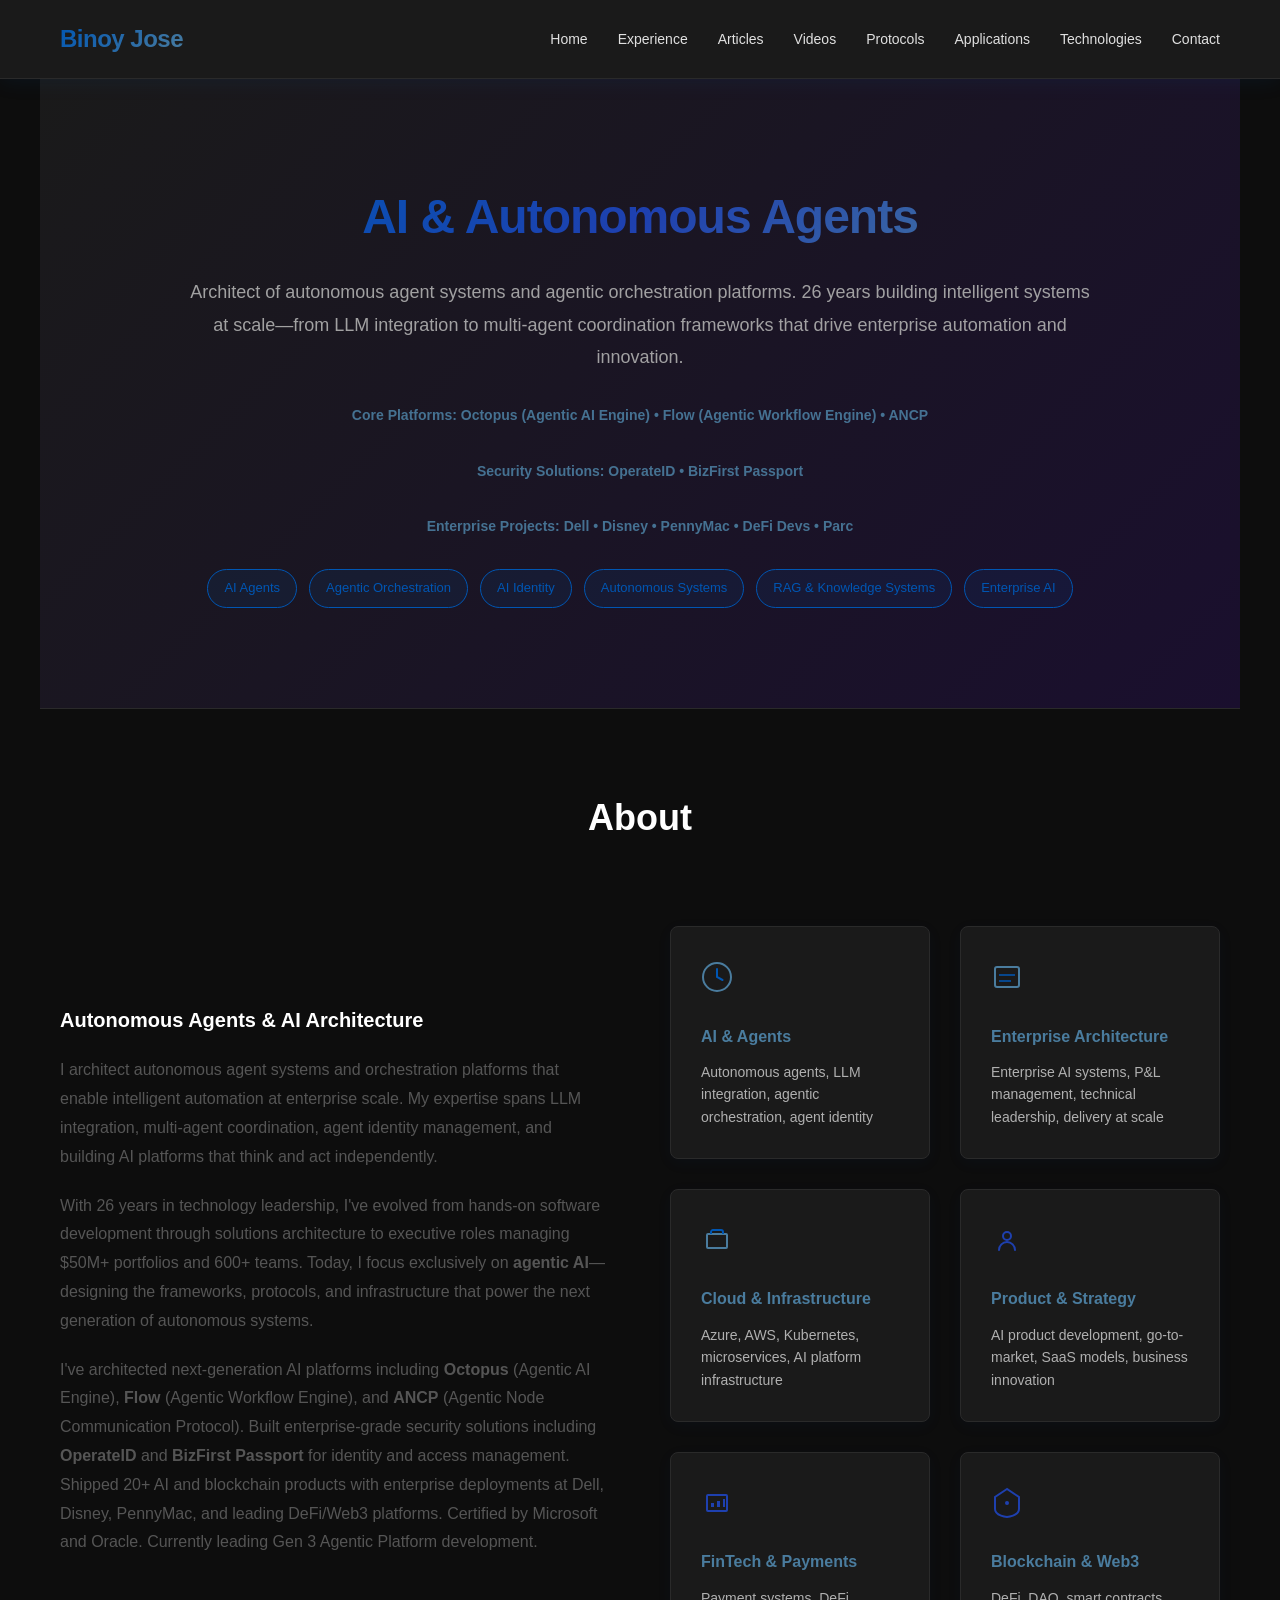
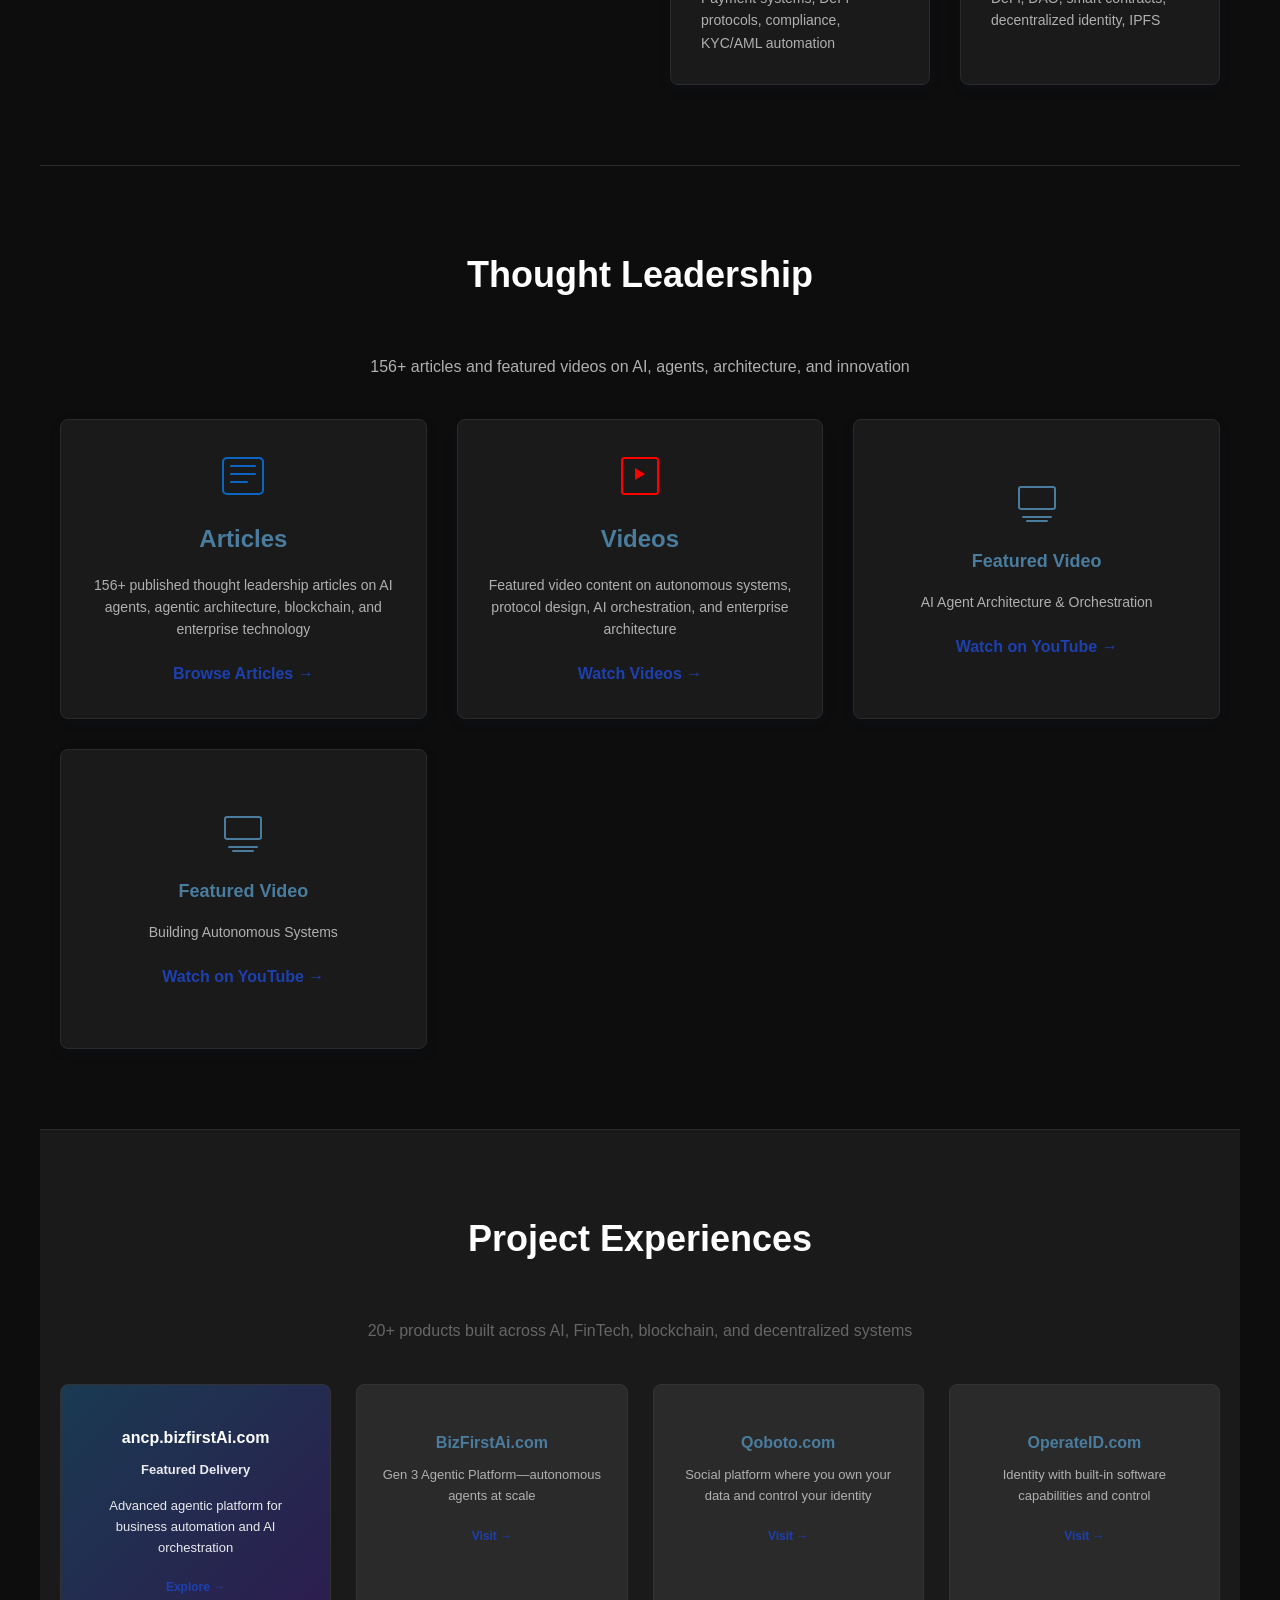
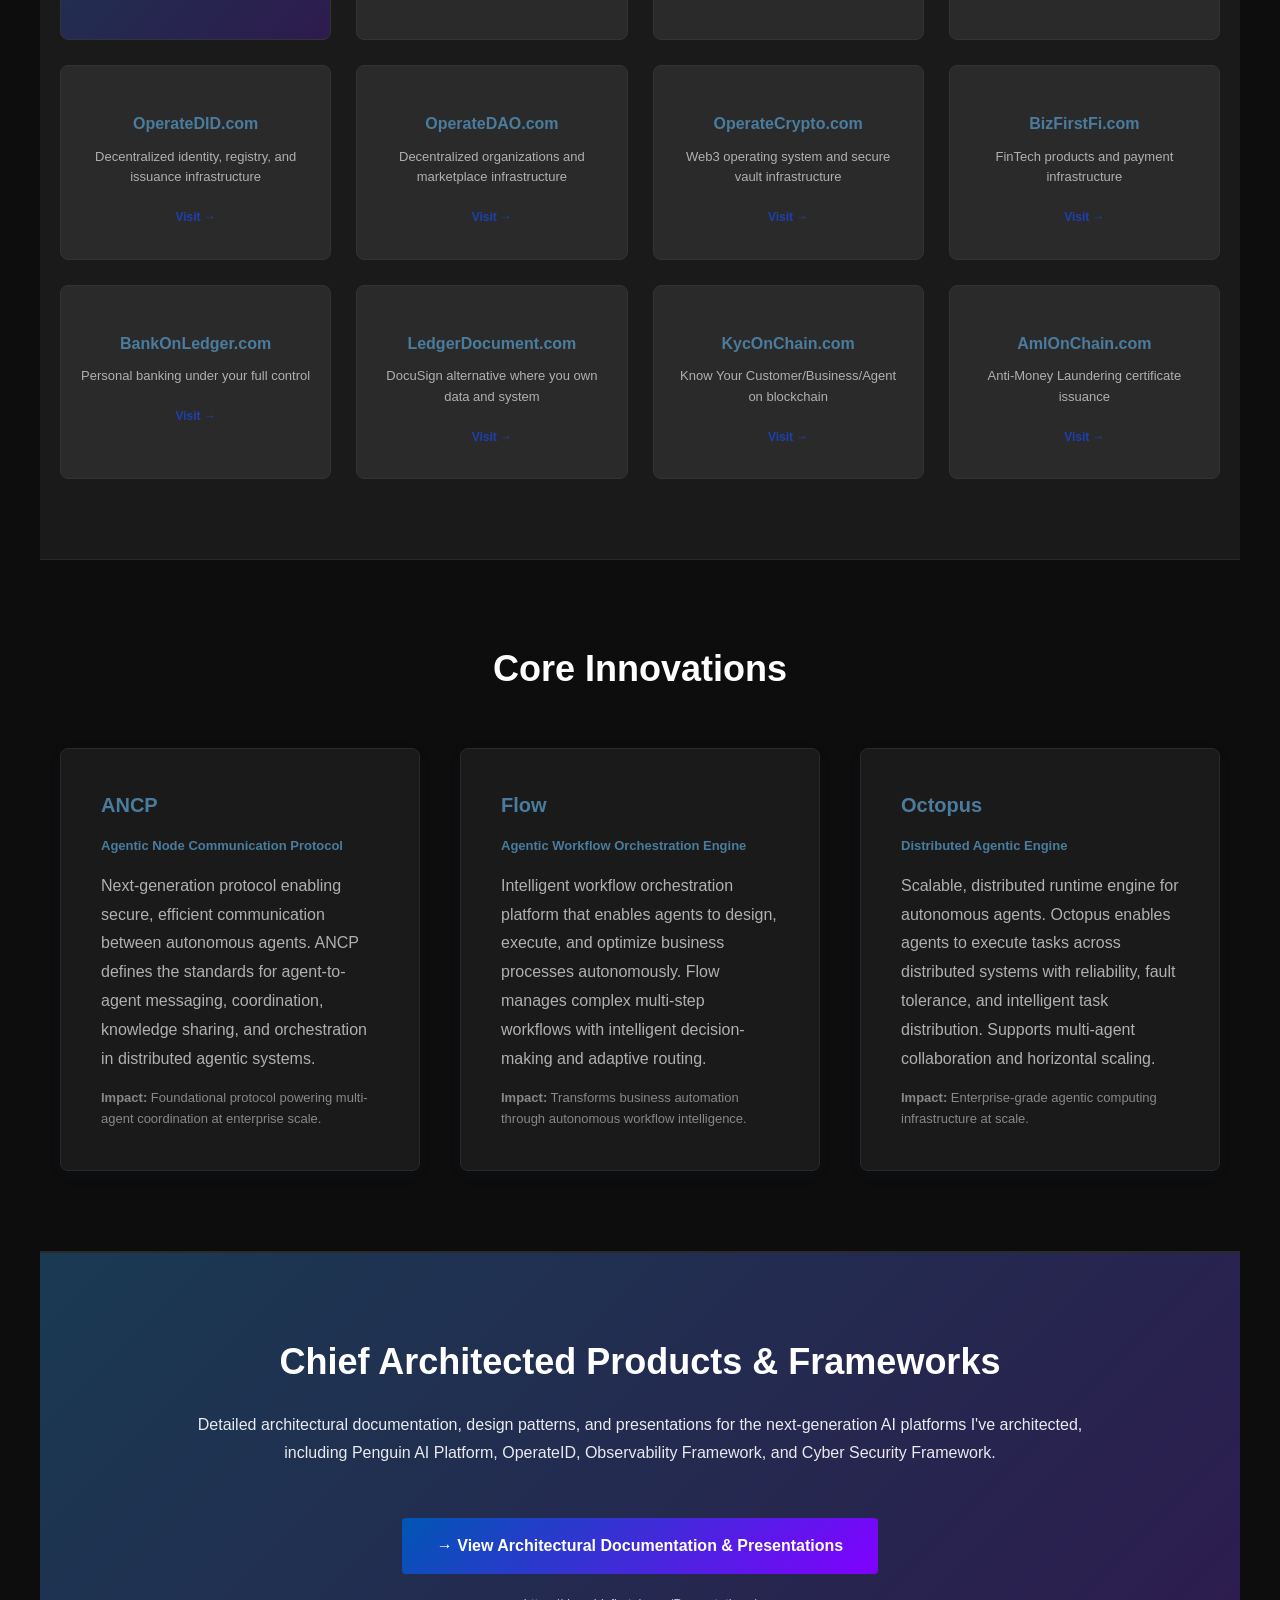
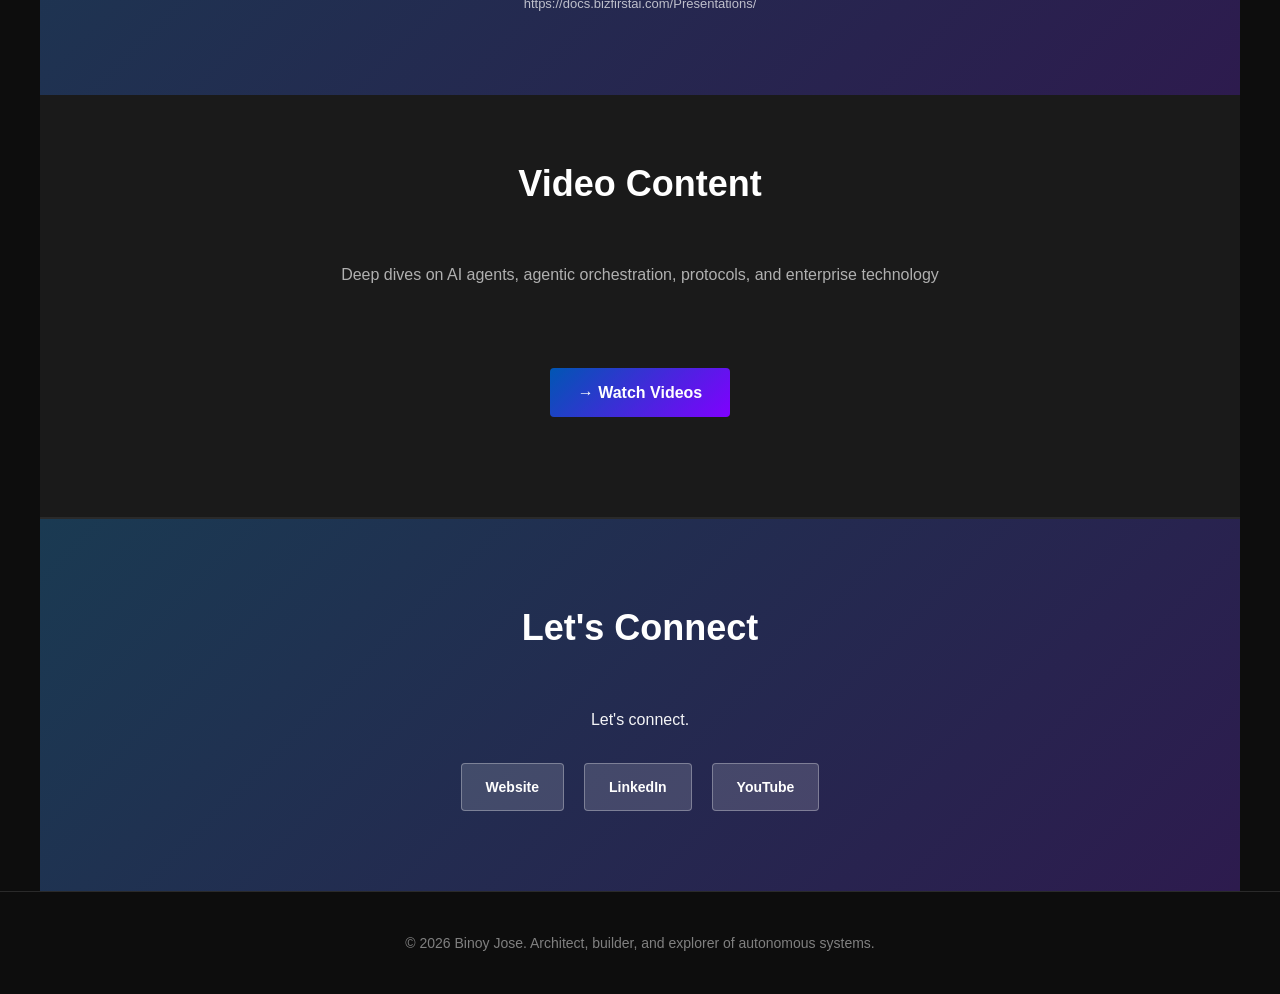
==== commit c4a0fee2: "Added Certifications" ====
--- a/index.html
+++ b/index.html
@@ -478,6 +478,9 @@
         <div class="hero-content">
             <h1>AI & Autonomous Agents</h1>
             <p>Architect of autonomous agent systems and agentic orchestration platforms. 26 years building intelligent systems at scale—from LLM integration to multi-agent coordination frameworks that drive enterprise automation and innovation.</p>
+            <p style="font-size: 14px; color: #4a7c9e; margin-top: 20px; font-weight: 600;">Core Platforms: Octopus (Agentic AI Engine) • Flow (Agentic Workflow Engine) • ANCP</p>
+            <p style="font-size: 14px; color: #4a7c9e; margin-top: 8px; font-weight: 600;">Security Solutions: OperateID • BizFirst Passport</p>
+            <p style="font-size: 14px; color: #4a7c9e; margin-top: 8px; font-weight: 600;">Enterprise Projects: Dell • Disney • PennyMac • DeFi Devs • Parc</p>
             <div class="hero-tags">
                 <span class="tag">AI Agents</span>
                 <span class="tag">Agentic Orchestration</span>
@@ -497,7 +500,7 @@
                 <h3>Autonomous Agents & AI Architecture</h3>
                 <p>I architect autonomous agent systems and orchestration platforms that enable intelligent automation at enterprise scale. My expertise spans LLM integration, multi-agent coordination, agent identity management, and building AI platforms that think and act independently.</p>
                 <p>With 26 years in technology leadership, I've evolved from hands-on software development through solutions architecture to executive roles managing $50M+ portfolios and 600+ teams. Today, I focus exclusively on <strong>agentic AI</strong>—designing the frameworks, protocols, and infrastructure that power the next generation of autonomous systems.</p>
-                <p>I've architected ANCP (Agent Communication Protocol), OperateDID (AI Identity), and built 20+ AI and blockchain products. Certified by Microsoft and Oracle. Currently leading Gen 3 Agentic Platform development.</p>
+                <p>I've architected next-generation AI platforms including <strong>Octopus</strong> (Agentic AI Engine), <strong>Flow</strong> (Agentic Workflow Engine), and <strong>ANCP</strong> (Agentic Node Communication Protocol). Built enterprise-grade security solutions including <strong>OperateID</strong> and <strong>BizFirst Passport</strong> for identity and access management. Shipped 20+ AI and blockchain products with enterprise deployments at Dell, Disney, PennyMac, and leading DeFi/Web3 platforms. Certified by Microsoft and Oracle. Currently leading Gen 3 Agentic Platform development.</p>
             </div>
             <div class="expertise-grid">
                 <div class="expertise-item">
@@ -700,6 +703,65 @@
         </div>
     </section>
 
+    <!-- Key Innovations Section -->
+    <section style="background: #0d0d0d; padding: 80px 20px; border-top: 1px solid #2a2a2a; border-bottom: 1px solid #2a2a2a;">
+        <div style="max-width: 1200px; margin: 0 auto;">
+            <h2 style="text-align: center; font-size: 36px; color: white; margin-bottom: 50px; font-weight: 700;">Core Innovations</h2>
+
+            <div style="display: grid; grid-template-columns: repeat(auto-fit, minmax(300px, 1fr)); gap: 40px;">
+                <!-- ANCP -->
+                <div style="background: #1a1a1a; padding: 40px; border-radius: 8px; border: 1px solid #2a2a2a; box-shadow: 0 4px 16px rgba(0, 86, 179, 0.05);">
+                    <h3 style="color: #4a7c9e; font-size: 20px; margin-bottom: 15px; font-weight: 700;">ANCP</h3>
+                    <p style="color: #4a7c9e; font-size: 13px; margin-bottom: 15px; font-weight: 600;">Agentic Node Communication Protocol</p>
+                    <p style="color: #b0b0b0; line-height: 1.8; margin-bottom: 15px;">
+                        Next-generation protocol enabling secure, efficient communication between autonomous agents. ANCP defines the standards for agent-to-agent messaging, coordination, knowledge sharing, and orchestration in distributed agentic systems.
+                    </p>
+                    <p style="color: #888; font-size: 13px;">
+                        <strong>Impact:</strong> Foundational protocol powering multi-agent coordination at enterprise scale.
+                    </p>
+                </div>
+
+                <!-- Flow -->
+                <div style="background: #1a1a1a; padding: 40px; border-radius: 8px; border: 1px solid #2a2a2a; box-shadow: 0 4px 16px rgba(0, 86, 179, 0.05);">
+                    <h3 style="color: #4a7c9e; font-size: 20px; margin-bottom: 15px; font-weight: 700;">Flow</h3>
+                    <p style="color: #4a7c9e; font-size: 13px; margin-bottom: 15px; font-weight: 600;">Agentic Workflow Orchestration Engine</p>
+                    <p style="color: #b0b0b0; line-height: 1.8; margin-bottom: 15px;">
+                        Intelligent workflow orchestration platform that enables agents to design, execute, and optimize business processes autonomously. Flow manages complex multi-step workflows with intelligent decision-making and adaptive routing.
+                    </p>
+                    <p style="color: #888; font-size: 13px;">
+                        <strong>Impact:</strong> Transforms business automation through autonomous workflow intelligence.
+                    </p>
+                </div>
+
+                <!-- Octopus -->
+                <div style="background: #1a1a1a; padding: 40px; border-radius: 8px; border: 1px solid #2a2a2a; box-shadow: 0 4px 16px rgba(0, 86, 179, 0.05);">
+                    <h3 style="color: #4a7c9e; font-size: 20px; margin-bottom: 15px; font-weight: 700;">Octopus</h3>
+                    <p style="color: #4a7c9e; font-size: 13px; margin-bottom: 15px; font-weight: 600;">Distributed Agentic Engine</p>
+                    <p style="color: #b0b0b0; line-height: 1.8; margin-bottom: 15px;">
+                        Scalable, distributed runtime engine for autonomous agents. Octopus enables agents to execute tasks across distributed systems with reliability, fault tolerance, and intelligent task distribution. Supports multi-agent collaboration and horizontal scaling.
+                    </p>
+                    <p style="color: #888; font-size: 13px;">
+                        <strong>Impact:</strong> Enterprise-grade agentic computing infrastructure at scale.
+                    </p>
+                </div>
+            </div>
+        </div>
+    </section>
+
+    <!-- Architecture & Documentation Section -->
+    <section style="background: linear-gradient(135deg, #1a3a52 0%, #2d1b4e 100%); padding: 80px 20px; text-align: center; border-top: 1px solid #2a2a2a;">
+        <div style="max-width: 900px; margin: 0 auto;">
+            <h2 style="color: white; font-size: 36px; margin-bottom: 20px;">Chief Architected Products & Frameworks</h2>
+            <p style="color: rgba(255,255,255,0.9); font-size: 16px; margin-bottom: 30px; line-height: 1.8;">
+                Detailed architectural documentation, design patterns, and presentations for the next-generation AI platforms I've architected, including Penguin AI Platform, OperateID, Observability Framework, and Cyber Security Framework.
+            </p>
+            <a href="https://docs.bizfirstai.com/Presentations/" target="_blank" style="display: inline-block; background: linear-gradient(135deg, #0056b3, #8000ff); color: white; padding: 15px 35px; border-radius: 4px; text-decoration: none; font-weight: 700; font-size: 16px; transition: all 0.3s; margin-top: 20px;">
+                → View Architectural Documentation & Presentations
+            </a>
+            <p style="color: rgba(255,255,255,0.7); font-size: 13px; margin-top: 20px;">https://docs.bizfirstai.com/Presentations/</p>
+        </div>
+    </section>
+
     <!-- Video Content Section -->
     <section id="videos" class="youtube-section">
         <div class="youtube-container">
@@ -717,7 +779,8 @@
             <h2>Let's Connect</h2>
             <p>Let's connect.</p>
             <div class="social-links">
-                <a href="https://www.linkedin.com/in/binoy-jose/" class="social-link" target="_blank">LinkedIn</a>
+                <a href="https://BinoyJose.com" class="social-link" target="_blank">Website</a>
+                <a href="https://www.linkedin.com/in/binoyjose01/" class="social-link" target="_blank">LinkedIn</a>
                 <a href="https://www.youtube.com/@EnterpriseAiAgents" class="social-link" target="_blank">YouTube</a>
             </div>
         </div>
